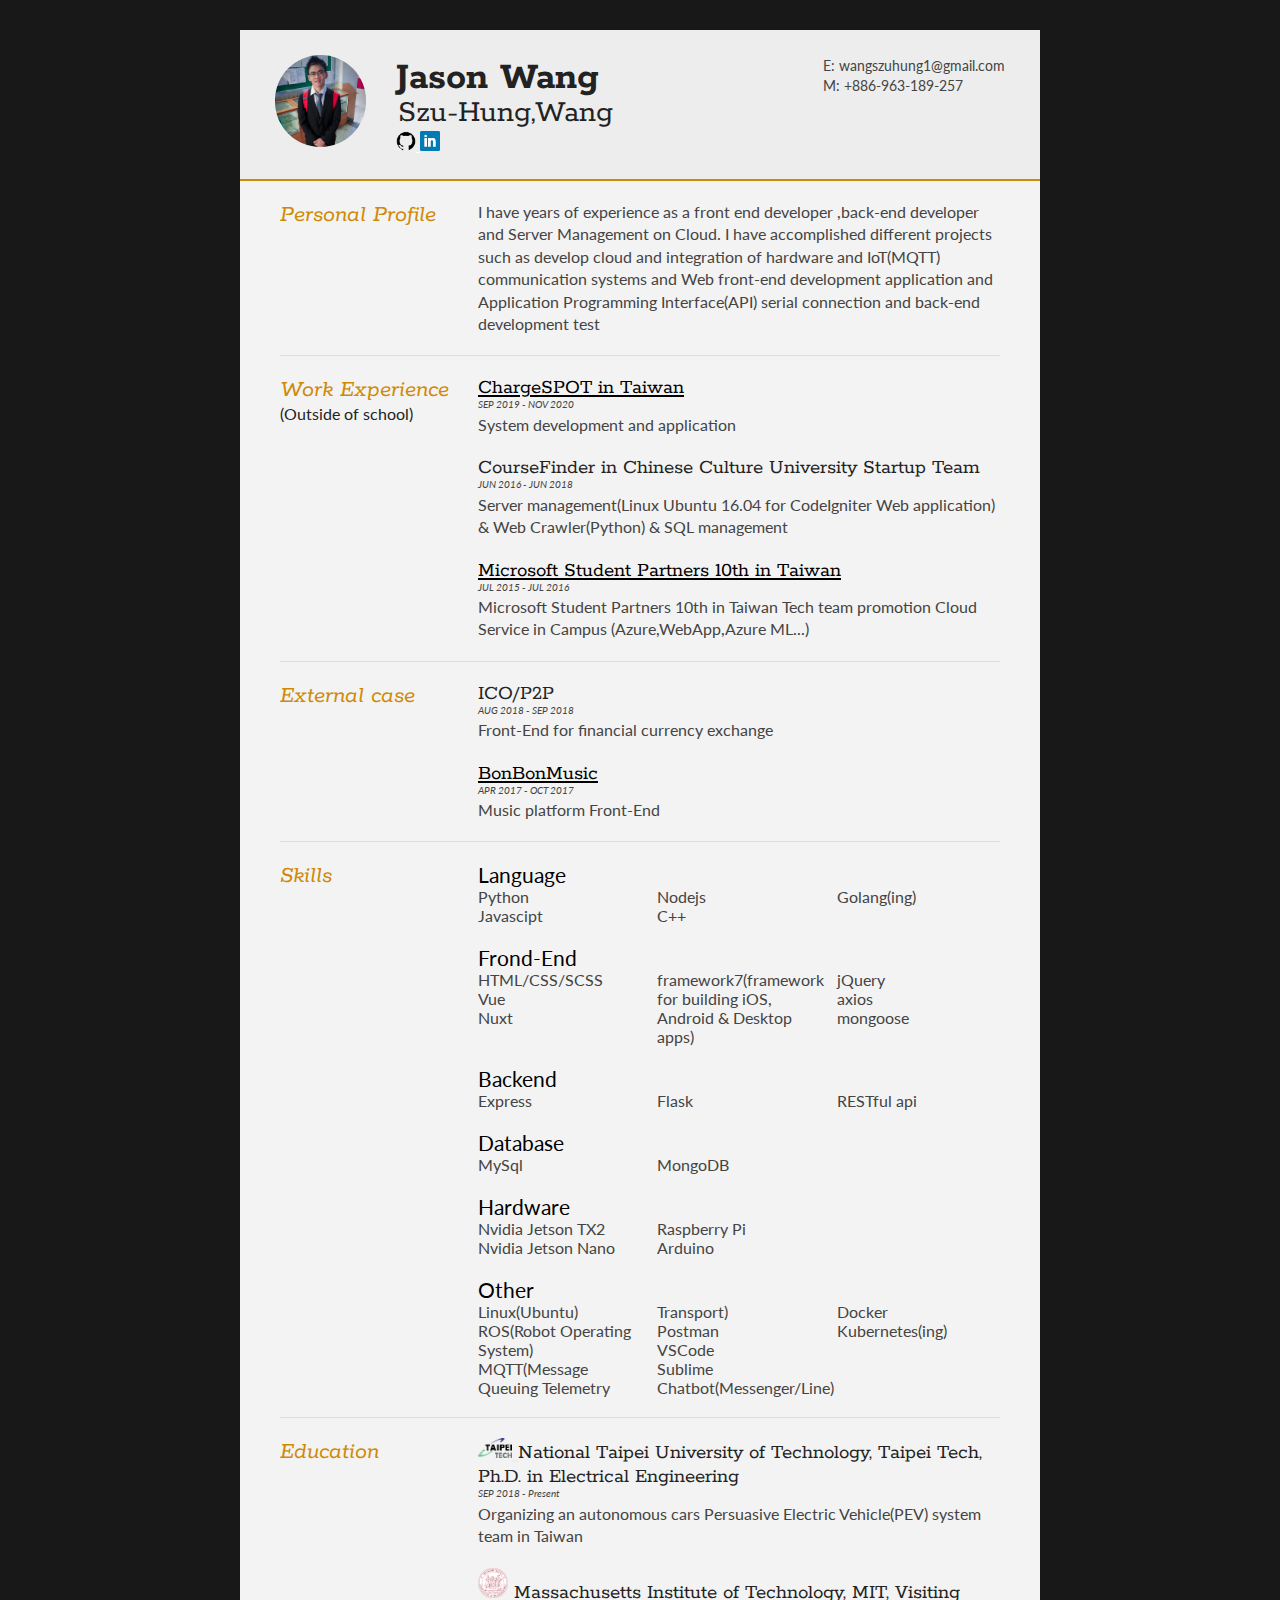
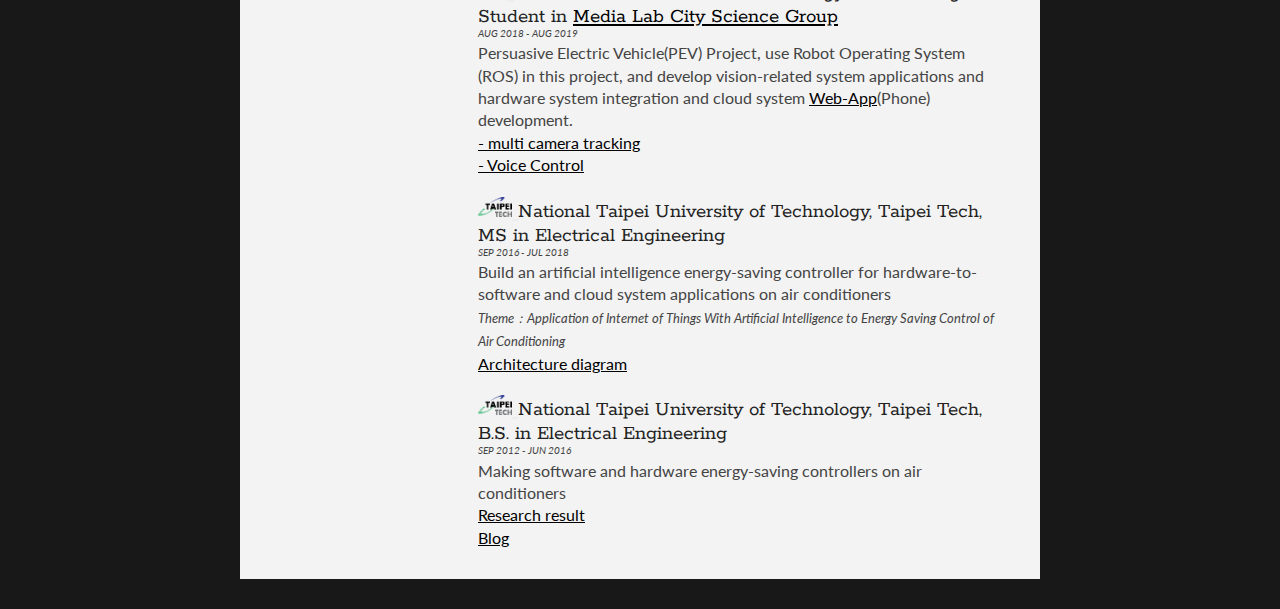
==== en/index.html @ 312b0651 "push english version" ====
<!DOCTYPE html>
<html>
<head>
<title>Jason Wang - Curriculum Vitae</title>

<meta name="viewport" content="width=device-width"/>
<meta name="description" content="The Curriculum Vitae of Jason Wang"/>
<meta charset="UTF-8"> 

<link type="text/css" rel="stylesheet" href="style.css">
<link href='http://fonts.googleapis.com/css?family=Rokkitt:400,700|Lato:400,300' rel='stylesheet' type='text/css'>

<!--[if lt IE 9]>
<script src="//html5shiv.googlecode.com/svn/trunk/html5.js"></script>
<![endif]-->
</head>
<body id="top">
<div id="cv" class="instaFade">
	<div class="mainDetails">
		<div id="headshot" class="quickFade">
			<img src="jason_wang.jpg" alt="Jason Wang" />
		</div>
		<div id="name">
			<h1 class="quickFade delayTwo">Jason Wang</h1>
			<h2 class="quickFade delayThree">Szu-Hung,Wang</h2>
			<a href="https://github.com/wangszuhung" target="_blank" style="color:white;">
				<img src="github-512.png" height="20" alt="Jason Wang github" />
			</a>
			<a href="https://www.linkedin.com/in/SzuHungWang" target="_blank" style="color:white;">
				<img src="square-linkedin-512.png" height="20" alt="Jason Wang linkedin" />
			</a>
		</div>
		<div id="contactDetails" class="quickFade delayFour">
			<ul>
				<li>E: <a href="mailto:wangszuhung1@gmail.com" target="_blank">wangszuhung1@gmail.com</a></li>
				<!-- <li>W: <a href="http://www.bloggs.com">www.bloggs.com</a></li> -->
				<li>M: <a href="tel:+886963189257">+886-963-189-257</a></li>
			</ul>
			<!-- <a href="index.html" download="index.html">Download</a> -->


			<!-- <a href="images/Portfolio.pdf" style="width:120px;height:60px;font-size:20px;" download>
				<input type="button" value="Download CV" style="width:120px;height:60px;font-size:20px;">
			</a> -->
		</div>
		<div class="clear"></div>
	</div>
	<div id="mainArea" class="quickFade delayFive">
		<section>
			<article>
				<div class="sectionTitle">
					<h1>Personal Profile</h1>
				</div>
				
				<div class="sectionContent">
					<p>
						I have years of experience as a front end developer ,back-end developer and Server Management on Cloud. I have accomplished different projects such as develop cloud and integration of hardware and IoT(MQTT) communication systems and Web front-end development application and Application Programming Interface(API) serial connection and back-end development test
					</p>
				</div>
			</article>
			<div class="clear"></div>
		</section>
		
		<section>
			<div class="sectionTitle">
				<h1>Work Experience</h1>
				<h2>
					(Outside of school)
				</h2>
			</div>
			<div class="sectionContent">
				<article>
					<a href="https://www.charge-spot.tw/" target="_blank" style="color:black;">
						<h2>ChargeSPOT in Taiwan</h2>
					</a>
					<p class="subDetails">SEP 2019 - NOV 2020</p>
					<p>
						System development and application
					</p>
				</article>
				<article>
					<h2>CourseFinder in Chinese Culture University Startup Team</h2>
					<p class="subDetails">JUN 2016 - JUN 2018</p>
					<p>Server management(Linux Ubuntu 16.04 for CodeIgniter Web application) & Web Crawler(Python) & SQL management</p>
				</article>
				<article>
					<a href="https://photos.google.com/share/AF1QipNk1U3zcweSC-iAADPr_rfZmy9IXd-i9r4i5FZyJ2yO5i8n7f4BTejge0fdF3n81w/photo/AF1QipNa1nyAaDDZiwfG445c5OuUUIHtz2GGKJJ9FsGR?key=SmtPYWxvRUJfdFFQbDRxQm9DNlhtM1Y5d242ejNR" target="_blank" style="color:black;">
						<h2>Microsoft Student Partners 10th in Taiwan</h2>
					</a>
					<p class="subDetails">JUL 2015 - JUL 2016</p>
					<p>Microsoft Student Partners 10th in Taiwan Tech team promotion Cloud Service in Campus (Azure,WebApp,Azure ML...)</p>
				</article>
			</div>
			<div class="clear"></div>
		</section>
		<section>
			<div class="sectionTitle">
				<h1>External case</h1>
			</div>
			<div class="sectionContent">
				<article>
					<h2>ICO/P2P</h2>
					<p class="subDetails">AUG 2018 - SEP 2018</p>
					<p>
						Front-End for financial currency exchange
					</p>
				</article>
				<article>
					<a href="https://bonbonmusic.com/" target="_blank" style="color:black;">
						<h2>BonBonMusic</h2>
					</a>
					<p class="subDetails">APR 2017 - OCT 2017</p>
					<p>
						Music platform Front-End
						
					</p>
				</article>
			</div>
			<div class="clear"></div>
		</section>
		
		<section>
			<div class="sectionTitle">
				<h1>Skills</h1>
			</div>
			
			<div class="sectionContent">
				<div>
					<div class="skills_set">Language</div>
					<ul class="keySkills">
						<li>Python</li>
						<li>Javascipt</li>
						<li>Nodejs</li>
						<li>C++</li>
						<li>Golang(ing)</li>
						
					</ul>
				</div>
				<div>
					<div class="skills_set">Frond-End</div>
					<ul class="keySkills">
						<li>HTML/CSS/SCSS</li>
						<li>Vue</li>
						<li>Nuxt</li>
						<li>framework7(framework for building iOS, Android & Desktop apps)</li>
						<li>jQuery</li>
						<li>axios</li>
						<li>mongoose</li>
					</ul>
				</div>
				<div>
					<div class="skills_set">Backend</div>
					<ul class="keySkills">
						<li>Express</li>
						<li>Flask</li>
						<li>RESTful api</li>
					</ul>
				</div>
				<div>
					<div class="skills_set">Database</div>
					<ul class="keySkills">
						<li>MySql</li>
						<li>MongoDB</li>
					</ul>
				</div>
				<div>
					<div class="skills_set">Hardware</div>
					<ul class="keySkills">
						<li>Nvidia Jetson TX2</li>
						<li>Nvidia Jetson Nano</li>
						<li>Raspberry Pi</li>
						<li>Arduino</li>
					</ul>
				</div>
				<div>
					<div class="skills_set">Other</div>
					<ul class="keySkills">
						<li>Linux(Ubuntu)</li>
						<li>ROS(Robot Operating System)</li>
						<li>MQTT(Message Queuing Telemetry Transport)</li>
						<li>Postman</li>
						<li>VSCode</li>
						<li>Sublime</li>
						<li>Chatbot(Messenger/Line)</li>
						<li>Docker</li>
						<li>Kubernetes(ing)</li>
					</ul>
				</div>
			</div>
			<div class="clear"></div>
		</section>
		
		<section>
			<div class="sectionTitle">
				<h1>Education</h1>
			</div>
			<div class="sectionContent">
				<article>
					<h2>
						<a href="https://www.ntut.edu.tw/" target="_blank" style="color:#ededed;">
							<img src="ntut.png" height="20" alt="National Taipei University of Technology" />
						</a>
						National Taipei University of Technology, Taipei Tech, Ph.D. in Electrical Engineering
					</h2>
					<p class="subDetails">SEP 2018 - Present</p>
					<p>
						Organizing an autonomous cars Persuasive Electric Vehicle(PEV) system team in Taiwan
					</p>
				</article>
				<article>
					<h2>
						<a href="http://www.mit.edu/" target="_blank" style="color:#ededed;">
							<img src="mit.png" height="30" alt="Massachusetts Institute of Technology" />
						</a>
						Massachusetts Institute of Technology, MIT, Visiting Student in 
						<a href="https://www.media.mit.edu/groups/city-science/people/" target="_blank" style="color:black;">
							Media Lab City Science Group 
						</a>
					</h2>
					<p class="subDetails">AUG 2018 - AUG 2019</p>
					<p>Persuasive Electric Vehicle(PEV) Project, use Robot Operating System (ROS) in this project, and develop vision-related system applications and hardware system integration and cloud system 
						<!-- <a href="https://pev.world/" target="_blank" style="color:black;">Web-App</a>(Phone) development -->
						<a href="https://photos.google.com/share/AF1QipOT4eiUXHQq1NjwmHCiM1A2N6V6DfBa1BqAPA7zebp3iOgIvNan6FRzslTEOuNAxw/photo/AF1QipNt0V698oVHPM_jVMI9uprYT2dRQHolGfhYW1MW?key=Y1diYTJ1QU5IaUU3WG0zelAzUzR4U0FNcWR5WUN3" target="_blank" style="color:black;">Web-App</a>(Phone) development.
						<br>
						<a href="https://photos.google.com/share/AF1QipOT4eiUXHQq1NjwmHCiM1A2N6V6DfBa1BqAPA7zebp3iOgIvNan6FRzslTEOuNAxw/photo/AF1QipO-dksok5tw5QRuGo8R8p6rQq98g6DRo3b3HMtb?key=Y1diYTJ1QU5IaUU3WG0zelAzUzR4U0FNcWR5WUN3" target="_blank" style="color:black;">- multi camera tracking </a>
						<br>
						<a href="https://photos.google.com/share/AF1QipOT4eiUXHQq1NjwmHCiM1A2N6V6DfBa1BqAPA7zebp3iOgIvNan6FRzslTEOuNAxw/photo/AF1QipMKjTzf6kGWtK7mO8ZUegIn7uVJeKmFS9YtKYxk?key=Y1diYTJ1QU5IaUU3WG0zelAzUzR4U0FNcWR5WUN3" target="_blank" style="color:black;">- Voice Control </a>
					</p>
				</article>
				<article>
					<h2>
						<a href="https://www.ntut.edu.tw/" target="_blank" style="color:#ededed;">
							<img src="ntut.png" height="20" alt="National Taipei University of Technology" />
						</a>
						National Taipei University of Technology, Taipei Tech, MS in Electrical Engineering
					</h2>
					<p class="subDetails">SEP 2016 - JUL 2018</p>
					<p>
						Build an artificial intelligence energy-saving controller for hardware-to-software and cloud system applications on air conditioners
						<br>
						<i style="font-style:italic;font-size: 0.8em">
							Theme：Application of Internet of Things With Artificial Intelligence to Energy Saving Control of Air Conditioning
						</i>
						<br>
						<a href="https://photos.google.com/share/AF1QipP5J4nZ5e-0jzCAfO61LjXFhsqk5p39gLZsX9-pAKZPNbWuB9yMuTwf4lTV74Ztzw/photo/AF1QipMj9W4Hyl8oC5fuNDeZ5ABJAiehEgg2VDEnHQ0F?key=Yi11VHZhUzV2WTIyclVCbjNnNHlrRHBiM1NRTGNB" target="_blank" style="color:black;">
							Architecture diagram
						</a>
					</p>
				</article>
				<article>
					<h2>
						<a href="https://www.ntut.edu.tw/" target="_blank" style="color:#ededed;">
							<img src="ntut.png" height="20" alt="National Taipei University of Technology" />
						</a>
						National Taipei University of Technology, Taipei Tech, B.S. in Electrical Engineering
					</h2>
					<p class="subDetails">SEP 2012 - JUN 2016</p>
					<p>
						Making software and hardware energy-saving controllers on air conditioners
						<br>
						<a href="https://photos.google.com/share/AF1QipOZ2dvqkmFE201JmU2rUuOHjbjv9SPvzHe2B48lE8sOnJw7UmjONaTO9lhfDqFuSA/photo/AF1QipM_juKFDxepVuSqpqm8sk7BQkDLE12VE3pIEzSZ?key=OVVmODlBSjRONXgtTWpJZFhRdzJyV19vOEkwREpB" target="_blank" style="color:black;">
							Research result
						</a>
						<br>
						<a href="https://dotblogs.com.tw/jason_wang/2016/06/12/develop_arduino_visualstudio" target="_blank" style="color:black;">
							Blog
						</a>
					</p>
				</article>
			</div>
			<div class="clear"></div>
		</section>
	</div>
</div>
<!-- <script type="text/javascript">
	var gaJsHost = (("https:" == document.location.protocol) ? "https://ssl." : "http://www.");
	document.write(unescape("%3Cscript src='" + gaJsHost + "google-analytics.com/ga.js' type='text/javascript'%3E%3C/script%3E"));
</script>
<script type="text/javascript">
	var pageTracker = _gat._getTracker("UA-3753241-1");
	pageTracker._initData();
	pageTracker._trackPageview();
</script> -->
</body>
</html>
---- en/style.css ----
html,body,div,span,object,iframe,h1,h2,h3,h4,h5,h6,p,blockquote,pre,abbr,address,cite,code,del,dfn,em,img,ins,kbd,q,samp,small,strong,sub,sup,var,b,i,dl,dt,dd,ol,ul,li,fieldset,form,label,legend,table,caption,tbody,tfoot,thead,tr,th,td,article,aside,canvas,details,figcaption,figure,footer,header,hgroup,menu,nav,section,summary,time,mark,audio,video {
	border:0;
	font:inherit;
	font-size:100%;
	margin:0;
	padding:0;
	vertical-align:baseline;
}

article,aside,details,figcaption,figure,footer,header,hgroup,menu,nav,section {
	display:block;
}

html, body {background: #181818; font-family: 'Lato', helvetica, arial, sans-serif; font-size: 16px; color: #222;}

.clear {clear: both;}

p {
	font-size: 1em;
	line-height: 1.4em;
	margin-bottom: 20px;
	color: #444;
}

#cv {
	width: 90%;
	max-width: 800px;
	background: #f3f3f3;
	margin: 30px auto;
}

.mainDetails {
	padding: 25px 35px;
	border-bottom: 2px solid #cf8a05;
	background: #ededed;
}

#name h1 {
	font-size: 2.5em;
	font-weight: 700;
	font-family: 'Rokkitt', Helvetica, Arial, sans-serif;
	margin-bottom: -6px;
}

#name h2 {
	font-size: 2em;
	margin-left: 2px;
	font-family: 'Rokkitt', Helvetica, Arial, sans-serif;
}

#mainArea {
	padding: 0 40px;
}

#headshot {
	width: 12.5%;
	float: left;
	margin-right: 30px;
}

#headshot img {
	width: 100%;
	height: auto;
	-webkit-border-radius: 50px;
	border-radius: 50px;
}

#name {
	float: left;
}

#contactDetails {
	float: right;
}

#contactDetails ul {
	list-style-type: none;
	font-size: 0.9em;
	margin-top: 2px;
}

#contactDetails ul li {
	margin-bottom: 3px;
	color: #444;
}

#contactDetails ul li a, a[href^=tel] {
	color: #444; 
	text-decoration: none;
	-webkit-transition: all .3s ease-in;
	-moz-transition: all .3s ease-in;
	-o-transition: all .3s ease-in;
	-ms-transition: all .3s ease-in;
	transition: all .3s ease-in;
}

#contactDetails ul li a:hover { 
	color: #cf8a05;
}


section {
	border-top: 1px solid #dedede;
	padding: 20px 0 0;
}

section:first-child {
	border-top: 0;
}

section:last-child {
	padding: 20px 0 10px;
}

.sectionTitle {
	float: left;
	width: 25%;
}

.sectionContent {
	float: right;
	width: 72.5%;
}

.sectionTitle h1 {
	font-family: 'Rokkitt', Helvetica, Arial, sans-serif;
	font-style: italic;
	font-size: 1.5em;
	color: #cf8a05;
}

.sectionContent h2 {
	font-family: 'Rokkitt', Helvetica, Arial, sans-serif;
	font-size: 1.3em;
	margin-bottom: -2px;
}

.subDetails {
	font-size: 0.6em;
	font-style: italic;
	margin-bottom: 2px;
}

.keySkills {
	list-style-type: none;
	-moz-column-count:3;
	-webkit-column-count:3;
	column-count:3;
	/*-moz-column-count:2;
	-webkit-column-count:2;
	column-count:2;*/
	margin-bottom: 20px;
	font-size: 1em;
	color: #444;
}
.skills_set{
	/*margin-bottom: 20px;*/
	font-size: 1.3em;
	color: #000;
}

.keySkills ul li {
	margin-bottom: 3px;
}

@media all and (min-width: 602px) and (max-width: 800px) {
	#headshot {
		display: none;
	}
	
	.keySkills {
	-moz-column-count:2;
	-webkit-column-count:2;
	column-count:2;
	}
}

@media all and (max-width: 601px) {
	#cv {
		width: 95%;
		margin: 10px auto;
		min-width: 280px;
	}
	
	#headshot {
		display: none;
	}
	
	#name, #contactDetails {
		float: none;
		width: 100%;
		text-align: center;
	}
	
	.sectionTitle, .sectionContent {
		float: none;
		width: 100%;
	}
	
	.sectionTitle {
		margin-left: -2px;
		font-size: 1.25em;
	}
	
	.keySkills {
		-moz-column-count:2;
		-webkit-column-count:2;
		column-count:2;
	}
}

@media all and (max-width: 480px) {
	.mainDetails {
		padding: 15px 15px;
	}
	
	section {
		padding: 15px 0 0;
	}
	
	#mainArea {
		padding: 0 25px;
	}

	
	.keySkills {
	-moz-column-count:1;
	-webkit-column-count:1;
	column-count:1;
	}
	
	#name h1 {
		line-height: .8em;
		margin-bottom: 4px;
	}
}

@media print {
    #cv {
        width: 100%;
    }
}

@-webkit-keyframes reset {
	0% {
		opacity: 0;
	}
	100% {
		opacity: 0;
	}
}

@-webkit-keyframes fade-in {
	0% {
		opacity: 0;
	}
	40% {
		opacity: 0;
	}
	100% {
		opacity: 1;
	}
}

@-moz-keyframes reset {
	0% {
		opacity: 0;
	}
	100% {
		opacity: 0;
	}
}

@-moz-keyframes fade-in {
	0% {
		opacity: 0;
	}
	40% {
		opacity: 0;
	}
	100% {
		opacity: 1;
	}
}

@keyframes reset {
	0% {
		opacity: 0;
	}
	100% {
		opacity: 0;
	}
}

@keyframes fade-in {
	0% {
		opacity: 0;
	}
	40% {
		opacity: 0;
	}
	100% {
		opacity: 1;
	}
}

.instaFade {
    -webkit-animation-name: reset, fade-in;
    -webkit-animation-duration: 1.5s;
    -webkit-animation-timing-function: ease-in;
	
	-moz-animation-name: reset, fade-in;
    -moz-animation-duration: 1.5s;
    -moz-animation-timing-function: ease-in;
	
	animation-name: reset, fade-in;
    animation-duration: 1.5s;
    animation-timing-function: ease-in;
}

.quickFade {
    -webkit-animation-name: reset, fade-in;
    -webkit-animation-duration: 2.5s;
    -webkit-animation-timing-function: ease-in;
	
	-moz-animation-name: reset, fade-in;
    -moz-animation-duration: 2.5s;
    -moz-animation-timing-function: ease-in;
	
	animation-name: reset, fade-in;
    animation-duration: 2.5s;
    animation-timing-function: ease-in;
}
 
.delayOne {
	-webkit-animation-delay: 0, .5s;
	-moz-animation-delay: 0, .5s;
	animation-delay: 0, .5s;
}

.delayTwo {
	-webkit-animation-delay: 0, 1s;
	-moz-animation-delay: 0, 1s;
	animation-delay: 0, 1s;
}

.delayThree {
	-webkit-animation-delay: 0, 1.5s;
	-moz-animation-delay: 0, 1.5s;
	animation-delay: 0, 1.5s;
}

.delayFour {
	-webkit-animation-delay: 0, 2s;
	-moz-animation-delay: 0, 2s;
	animation-delay: 0, 2s;
}

.delayFive {
	-webkit-animation-delay: 0, 2.5s;
	-moz-animation-delay: 0, 2.5s;
	animation-delay: 0, 2.5s;
}
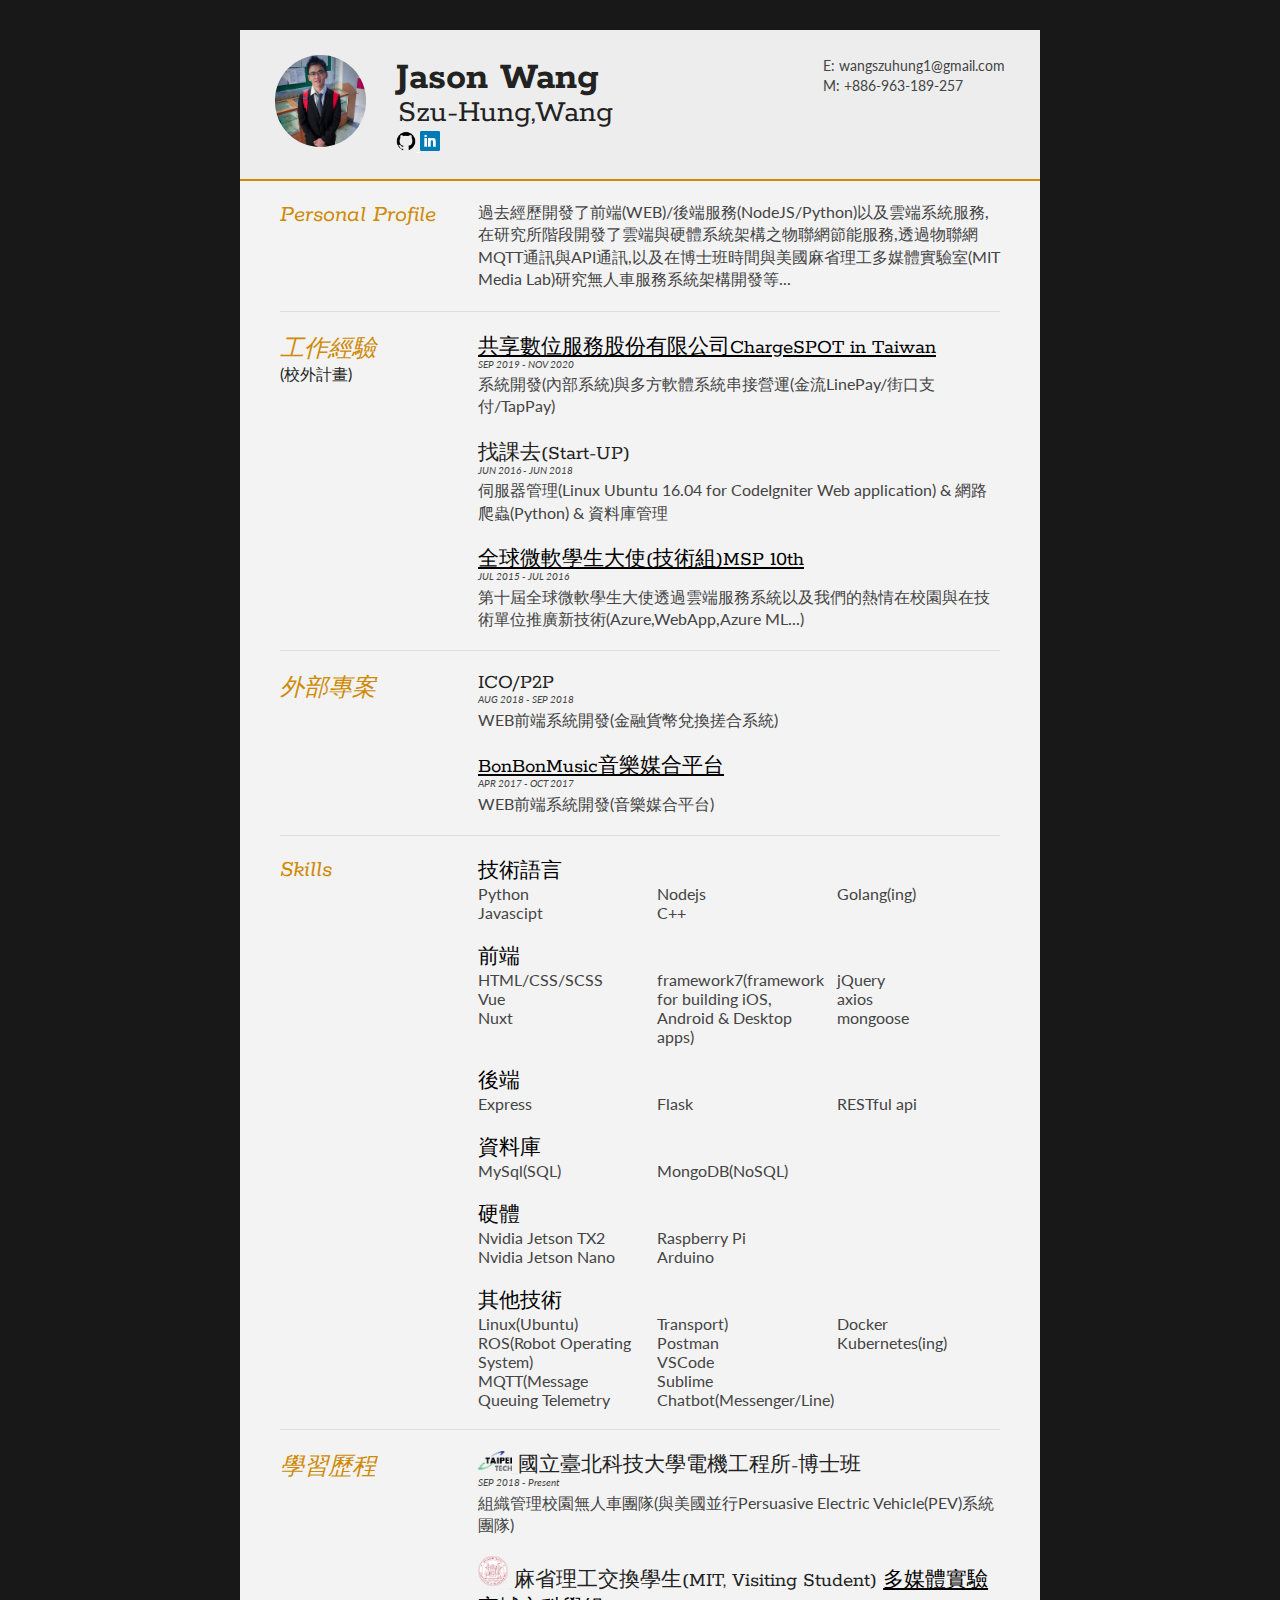
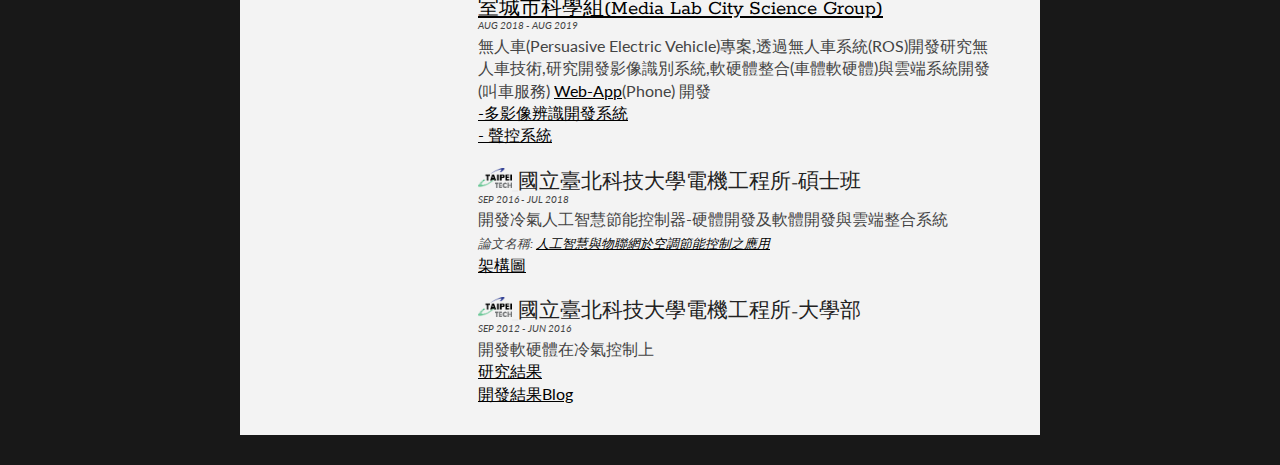
==== commit de282f8a: "no message" ====
--- a/en/index.html
+++ b/en/index.html
@@ -54,7 +54,7 @@
 				
 				<div class="sectionContent">
 					<p>
-						I have years of experience as a front end developer ,back-end developer and Server Management on Cloud. I have accomplished different projects such as develop cloud and integration of hardware and IoT(MQTT) communication systems and Web front-end development application and Application Programming Interface(API) serial connection and back-end development test
+						過去經歷開發了前端(WEB)/後端服務(NodeJS/Python)以及雲端系統服務,在研究所階段開發了雲端與硬體系統架構之物聯網節能服務,透過物聯網MQTT通訊與API通訊,以及在博士班時間與美國麻省理工多媒體實驗室(MIT Media Lab)研究無人車服務系統架構開發等...
 					</p>
 				</div>
 			</article>
@@ -63,56 +63,55 @@
 		
 		<section>
 			<div class="sectionTitle">
-				<h1>Work Experience</h1>
+				<h1>工作經驗</h1>
 				<h2>
-					(Outside of school)
+					(校外計畫)
 				</h2>
 			</div>
 			<div class="sectionContent">
 				<article>
 					<a href="https://www.charge-spot.tw/" target="_blank" style="color:black;">
-						<h2>ChargeSPOT in Taiwan</h2>
+						<h2>共享數位服務股份有限公司ChargeSPOT in Taiwan</h2>
 					</a>
 					<p class="subDetails">SEP 2019 - NOV 2020</p>
 					<p>
-						System development and application
-					</p>
-				</article>
-				<article>
-					<h2>CourseFinder in Chinese Culture University Startup Team</h2>
+						系統開發(內部系統)與多方軟體系統串接營運(金流LinePay/街口支付/TapPay)
+					</p>
+				</article>
+				<article>
+					<h2>找課去(Start-UP)</h2>
 					<p class="subDetails">JUN 2016 - JUN 2018</p>
-					<p>Server management(Linux Ubuntu 16.04 for CodeIgniter Web application) & Web Crawler(Python) & SQL management</p>
+					<p>伺服器管理(Linux Ubuntu 16.04 for CodeIgniter Web application) & 網路爬蟲(Python) & 資料庫管理</p>
 				</article>
 				<article>
 					<a href="https://photos.google.com/share/AF1QipNk1U3zcweSC-iAADPr_rfZmy9IXd-i9r4i5FZyJ2yO5i8n7f4BTejge0fdF3n81w/photo/AF1QipNa1nyAaDDZiwfG445c5OuUUIHtz2GGKJJ9FsGR?key=SmtPYWxvRUJfdFFQbDRxQm9DNlhtM1Y5d242ejNR" target="_blank" style="color:black;">
-						<h2>Microsoft Student Partners 10th in Taiwan</h2>
+						<h2>全球微軟學生大使(技術組)MSP 10th</h2>
 					</a>
 					<p class="subDetails">JUL 2015 - JUL 2016</p>
-					<p>Microsoft Student Partners 10th in Taiwan Tech team promotion Cloud Service in Campus (Azure,WebApp,Azure ML...)</p>
-				</article>
-			</div>
-			<div class="clear"></div>
-		</section>
-		<section>
-			<div class="sectionTitle">
-				<h1>External case</h1>
+					<p> 第十屆全球微軟學生大使透過雲端服務系統以及我們的熱情在校園與在技術單位推廣新技術(Azure,WebApp,Azure ML...)</p>
+				</article>
+			</div>
+			<div class="clear"></div>
+		</section>
+		<section>
+			<div class="sectionTitle">
+				<h1>外部專案</h1>
 			</div>
 			<div class="sectionContent">
 				<article>
 					<h2>ICO/P2P</h2>
 					<p class="subDetails">AUG 2018 - SEP 2018</p>
 					<p>
-						Front-End for financial currency exchange
+						WEB前端系統開發(金融貨幣兌換搓合系統)
 					</p>
 				</article>
 				<article>
 					<a href="https://bonbonmusic.com/" target="_blank" style="color:black;">
-						<h2>BonBonMusic</h2>
+						<h2>BonBonMusic音樂媒合平台</h2>
 					</a>
 					<p class="subDetails">APR 2017 - OCT 2017</p>
 					<p>
-						Music platform Front-End
-						
+						WEB前端系統開發(音樂媒合平台)
 					</p>
 				</article>
 			</div>
@@ -126,7 +125,7 @@
 			
 			<div class="sectionContent">
 				<div>
-					<div class="skills_set">Language</div>
+					<div class="skills_set">技術語言</div>
 					<ul class="keySkills">
 						<li>Python</li>
 						<li>Javascipt</li>
@@ -137,7 +136,7 @@
 					</ul>
 				</div>
 				<div>
-					<div class="skills_set">Frond-End</div>
+					<div class="skills_set">前端</div>
 					<ul class="keySkills">
 						<li>HTML/CSS/SCSS</li>
 						<li>Vue</li>
@@ -149,7 +148,7 @@
 					</ul>
 				</div>
 				<div>
-					<div class="skills_set">Backend</div>
+					<div class="skills_set">後端</div>
 					<ul class="keySkills">
 						<li>Express</li>
 						<li>Flask</li>
@@ -157,14 +156,14 @@
 					</ul>
 				</div>
 				<div>
-					<div class="skills_set">Database</div>
-					<ul class="keySkills">
-						<li>MySql</li>
-						<li>MongoDB</li>
-					</ul>
-				</div>
-				<div>
-					<div class="skills_set">Hardware</div>
+					<div class="skills_set">資料庫</div>
+					<ul class="keySkills">
+						<li>MySql(SQL)</li>
+						<li>MongoDB(NoSQL)</li>
+					</ul>
+				</div>
+				<div>
+					<div class="skills_set">硬體</div>
 					<ul class="keySkills">
 						<li>Nvidia Jetson TX2</li>
 						<li>Nvidia Jetson Nano</li>
@@ -173,7 +172,7 @@
 					</ul>
 				</div>
 				<div>
-					<div class="skills_set">Other</div>
+					<div class="skills_set">其他技術</div>
 					<ul class="keySkills">
 						<li>Linux(Ubuntu)</li>
 						<li>ROS(Robot Operating System)</li>
@@ -192,7 +191,7 @@
 		
 		<section>
 			<div class="sectionTitle">
-				<h1>Education</h1>
+				<h1>學習歷程</h1>
 			</div>
 			<div class="sectionContent">
 				<article>
@@ -200,11 +199,11 @@
 						<a href="https://www.ntut.edu.tw/" target="_blank" style="color:#ededed;">
 							<img src="ntut.png" height="20" alt="National Taipei University of Technology" />
 						</a>
-						National Taipei University of Technology, Taipei Tech, Ph.D. in Electrical Engineering
+						國立臺北科技大學電機工程所-博士班
 					</h2>
 					<p class="subDetails">SEP 2018 - Present</p>
 					<p>
-						Organizing an autonomous cars Persuasive Electric Vehicle(PEV) system team in Taiwan
+						組織管理校園無人車團隊(與美國並行Persuasive Electric Vehicle(PEV)系統團隊)
 					</p>
 				</article>
 				<article>
@@ -212,19 +211,19 @@
 						<a href="http://www.mit.edu/" target="_blank" style="color:#ededed;">
 							<img src="mit.png" height="30" alt="Massachusetts Institute of Technology" />
 						</a>
-						Massachusetts Institute of Technology, MIT, Visiting Student in 
+						麻省理工交換學生(MIT, Visiting Student)
 						<a href="https://www.media.mit.edu/groups/city-science/people/" target="_blank" style="color:black;">
-							Media Lab City Science Group 
+							多媒體實驗室城市科學組(Media Lab City Science Group)
 						</a>
 					</h2>
 					<p class="subDetails">AUG 2018 - AUG 2019</p>
-					<p>Persuasive Electric Vehicle(PEV) Project, use Robot Operating System (ROS) in this project, and develop vision-related system applications and hardware system integration and cloud system 
+					<p>無人車(Persuasive Electric Vehicle)專案,透過無人車系統(ROS)開發研究無人車技術,研究開發影像識別系統,軟硬體整合(車體軟硬體)與雲端系統開發(叫車服務)
 						<!-- <a href="https://pev.world/" target="_blank" style="color:black;">Web-App</a>(Phone) development -->
-						<a href="https://photos.google.com/share/AF1QipOT4eiUXHQq1NjwmHCiM1A2N6V6DfBa1BqAPA7zebp3iOgIvNan6FRzslTEOuNAxw/photo/AF1QipNt0V698oVHPM_jVMI9uprYT2dRQHolGfhYW1MW?key=Y1diYTJ1QU5IaUU3WG0zelAzUzR4U0FNcWR5WUN3" target="_blank" style="color:black;">Web-App</a>(Phone) development.
-						<br>
-						<a href="https://photos.google.com/share/AF1QipOT4eiUXHQq1NjwmHCiM1A2N6V6DfBa1BqAPA7zebp3iOgIvNan6FRzslTEOuNAxw/photo/AF1QipO-dksok5tw5QRuGo8R8p6rQq98g6DRo3b3HMtb?key=Y1diYTJ1QU5IaUU3WG0zelAzUzR4U0FNcWR5WUN3" target="_blank" style="color:black;">- multi camera tracking </a>
-						<br>
-						<a href="https://photos.google.com/share/AF1QipOT4eiUXHQq1NjwmHCiM1A2N6V6DfBa1BqAPA7zebp3iOgIvNan6FRzslTEOuNAxw/photo/AF1QipMKjTzf6kGWtK7mO8ZUegIn7uVJeKmFS9YtKYxk?key=Y1diYTJ1QU5IaUU3WG0zelAzUzR4U0FNcWR5WUN3" target="_blank" style="color:black;">- Voice Control </a>
+						<a href="https://photos.google.com/share/AF1QipOT4eiUXHQq1NjwmHCiM1A2N6V6DfBa1BqAPA7zebp3iOgIvNan6FRzslTEOuNAxw/photo/AF1QipNt0V698oVHPM_jVMI9uprYT2dRQHolGfhYW1MW?key=Y1diYTJ1QU5IaUU3WG0zelAzUzR4U0FNcWR5WUN3" target="_blank" style="color:black;">Web-App</a>(Phone) 開發
+						<br>
+						<a href="https://photos.google.com/share/AF1QipOT4eiUXHQq1NjwmHCiM1A2N6V6DfBa1BqAPA7zebp3iOgIvNan6FRzslTEOuNAxw/photo/AF1QipO-dksok5tw5QRuGo8R8p6rQq98g6DRo3b3HMtb?key=Y1diYTJ1QU5IaUU3WG0zelAzUzR4U0FNcWR5WUN3" target="_blank" style="color:black;">-多影像辨識開發系統</a>
+						<br>
+						<a href="https://photos.google.com/share/AF1QipOT4eiUXHQq1NjwmHCiM1A2N6V6DfBa1BqAPA7zebp3iOgIvNan6FRzslTEOuNAxw/photo/AF1QipMKjTzf6kGWtK7mO8ZUegIn7uVJeKmFS9YtKYxk?key=Y1diYTJ1QU5IaUU3WG0zelAzUzR4U0FNcWR5WUN3" target="_blank" style="color:black;">- 聲控系統 </a>
 					</p>
 				</article>
 				<article>
@@ -232,18 +231,21 @@
 						<a href="https://www.ntut.edu.tw/" target="_blank" style="color:#ededed;">
 							<img src="ntut.png" height="20" alt="National Taipei University of Technology" />
 						</a>
-						National Taipei University of Technology, Taipei Tech, MS in Electrical Engineering
+						國立臺北科技大學電機工程所-碩士班
 					</h2>
 					<p class="subDetails">SEP 2016 - JUL 2018</p>
 					<p>
-						Build an artificial intelligence energy-saving controller for hardware-to-software and cloud system applications on air conditioners
+						開發冷氣人工智慧節能控制器-硬體開發及軟體開發與雲端整合系統
 						<br>
 						<i style="font-style:italic;font-size: 0.8em">
-							Theme：Application of Internet of Things With Artificial Intelligence to Energy Saving Control of Air Conditioning
+							論文名稱:
+							<a href="https://ndltd.ncl.edu.tw/cgi-bin/gs32/gsweb.cgi?o=dnclcdr&s=id=%22106TIT05441117%22.&searchmode=basic" target="_blank" style="color:black;">
+								人工智慧與物聯網於空調節能控制之應用
+							</a>
 						</i>
 						<br>
 						<a href="https://photos.google.com/share/AF1QipP5J4nZ5e-0jzCAfO61LjXFhsqk5p39gLZsX9-pAKZPNbWuB9yMuTwf4lTV74Ztzw/photo/AF1QipMj9W4Hyl8oC5fuNDeZ5ABJAiehEgg2VDEnHQ0F?key=Yi11VHZhUzV2WTIyclVCbjNnNHlrRHBiM1NRTGNB" target="_blank" style="color:black;">
-							Architecture diagram
+							架構圖
 						</a>
 					</p>
 				</article>
@@ -252,18 +254,18 @@
 						<a href="https://www.ntut.edu.tw/" target="_blank" style="color:#ededed;">
 							<img src="ntut.png" height="20" alt="National Taipei University of Technology" />
 						</a>
-						National Taipei University of Technology, Taipei Tech, B.S. in Electrical Engineering
+						國立臺北科技大學電機工程所-大學部
 					</h2>
 					<p class="subDetails">SEP 2012 - JUN 2016</p>
 					<p>
-						Making software and hardware energy-saving controllers on air conditioners
+						開發軟硬體在冷氣控制上
 						<br>
 						<a href="https://photos.google.com/share/AF1QipOZ2dvqkmFE201JmU2rUuOHjbjv9SPvzHe2B48lE8sOnJw7UmjONaTO9lhfDqFuSA/photo/AF1QipM_juKFDxepVuSqpqm8sk7BQkDLE12VE3pIEzSZ?key=OVVmODlBSjRONXgtTWpJZFhRdzJyV19vOEkwREpB" target="_blank" style="color:black;">
-							Research result
+							研究結果
 						</a>
 						<br>
 						<a href="https://dotblogs.com.tw/jason_wang/2016/06/12/develop_arduino_visualstudio" target="_blank" style="color:black;">
-							Blog
+							開發結果Blog
 						</a>
 					</p>
 				</article>
